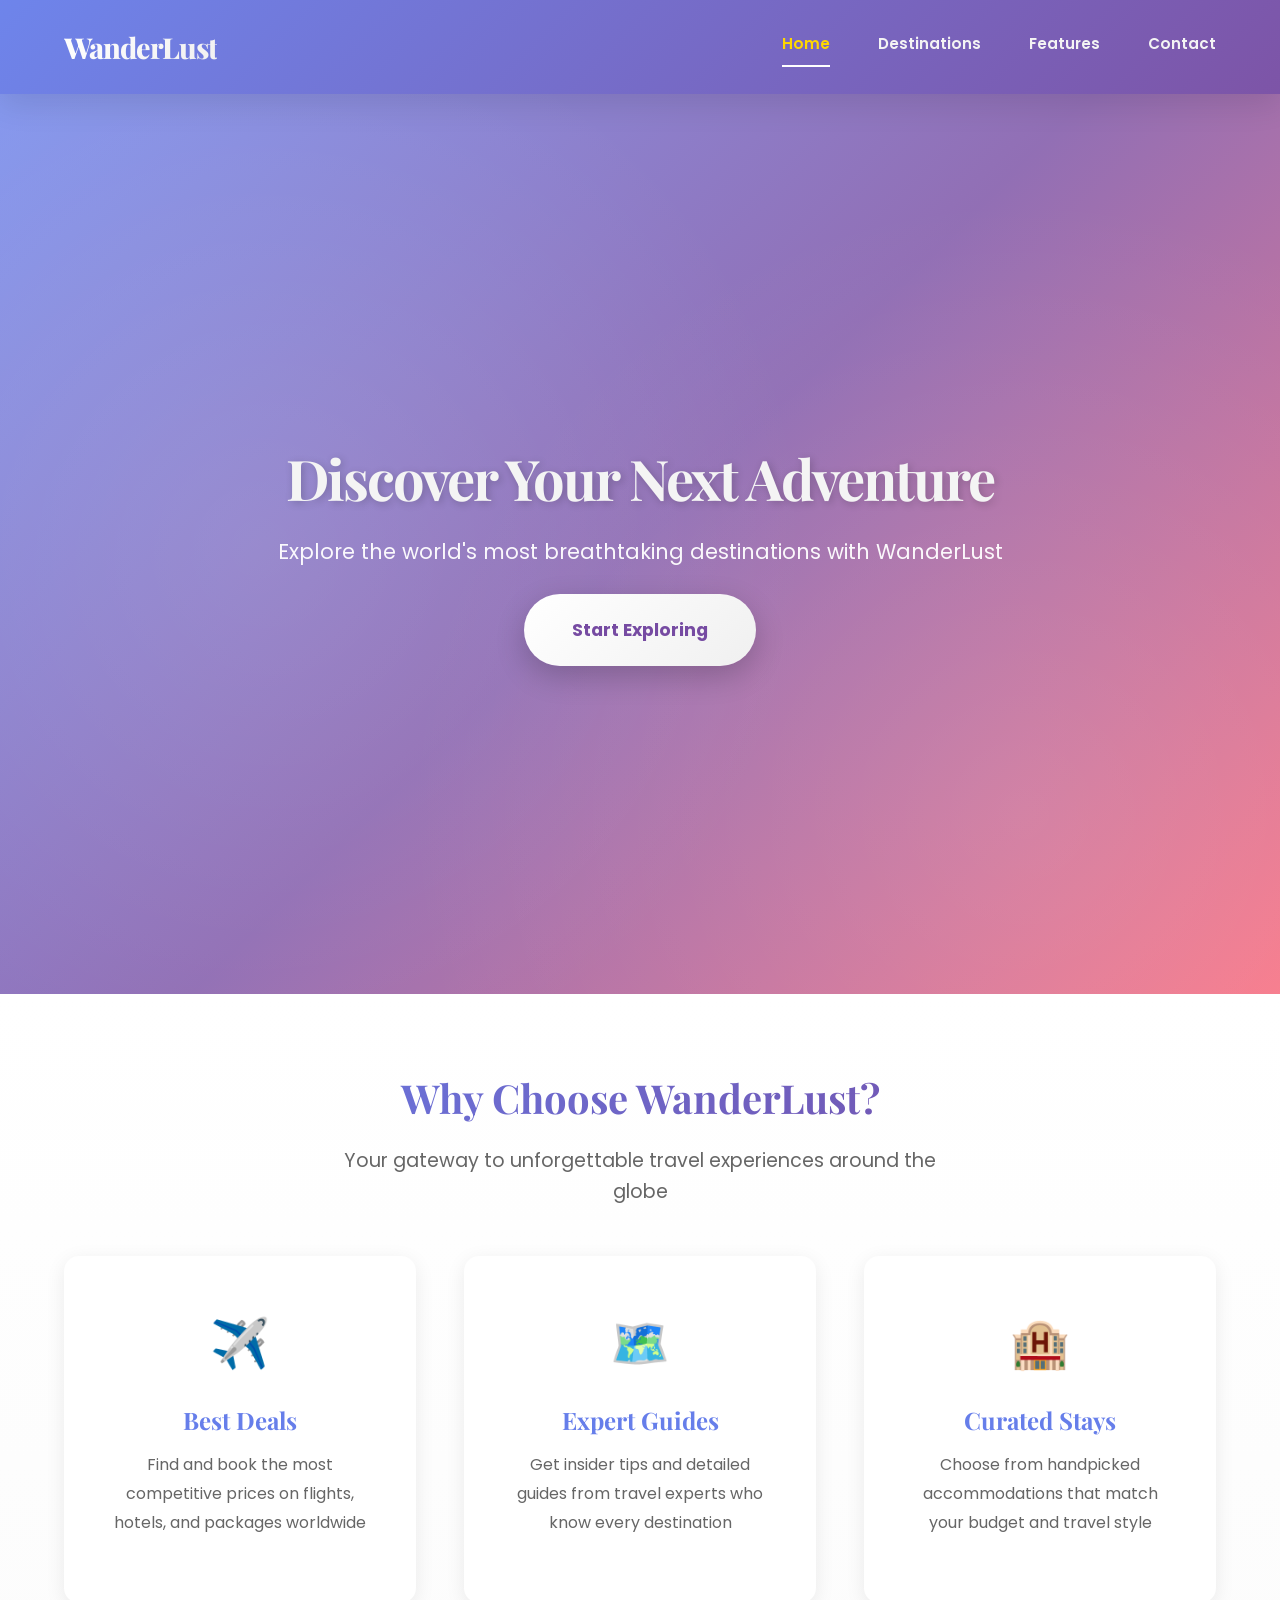
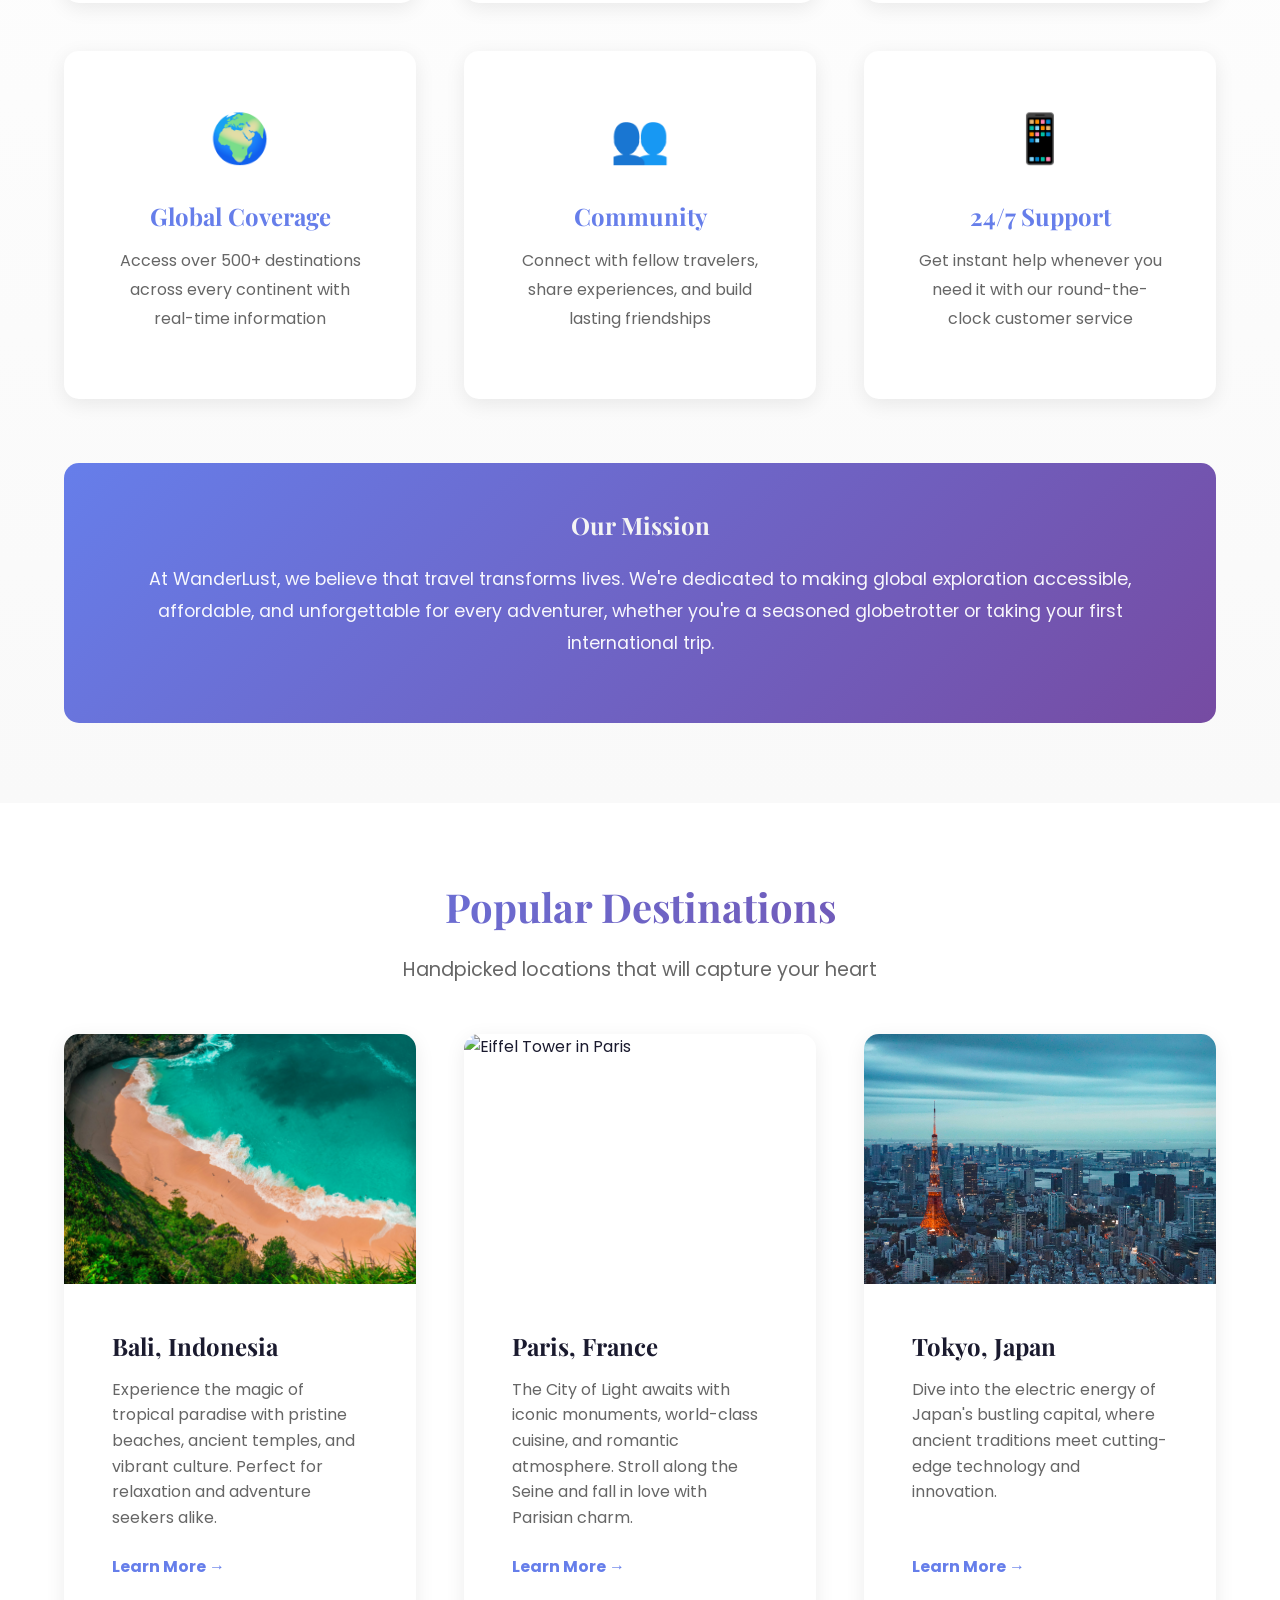
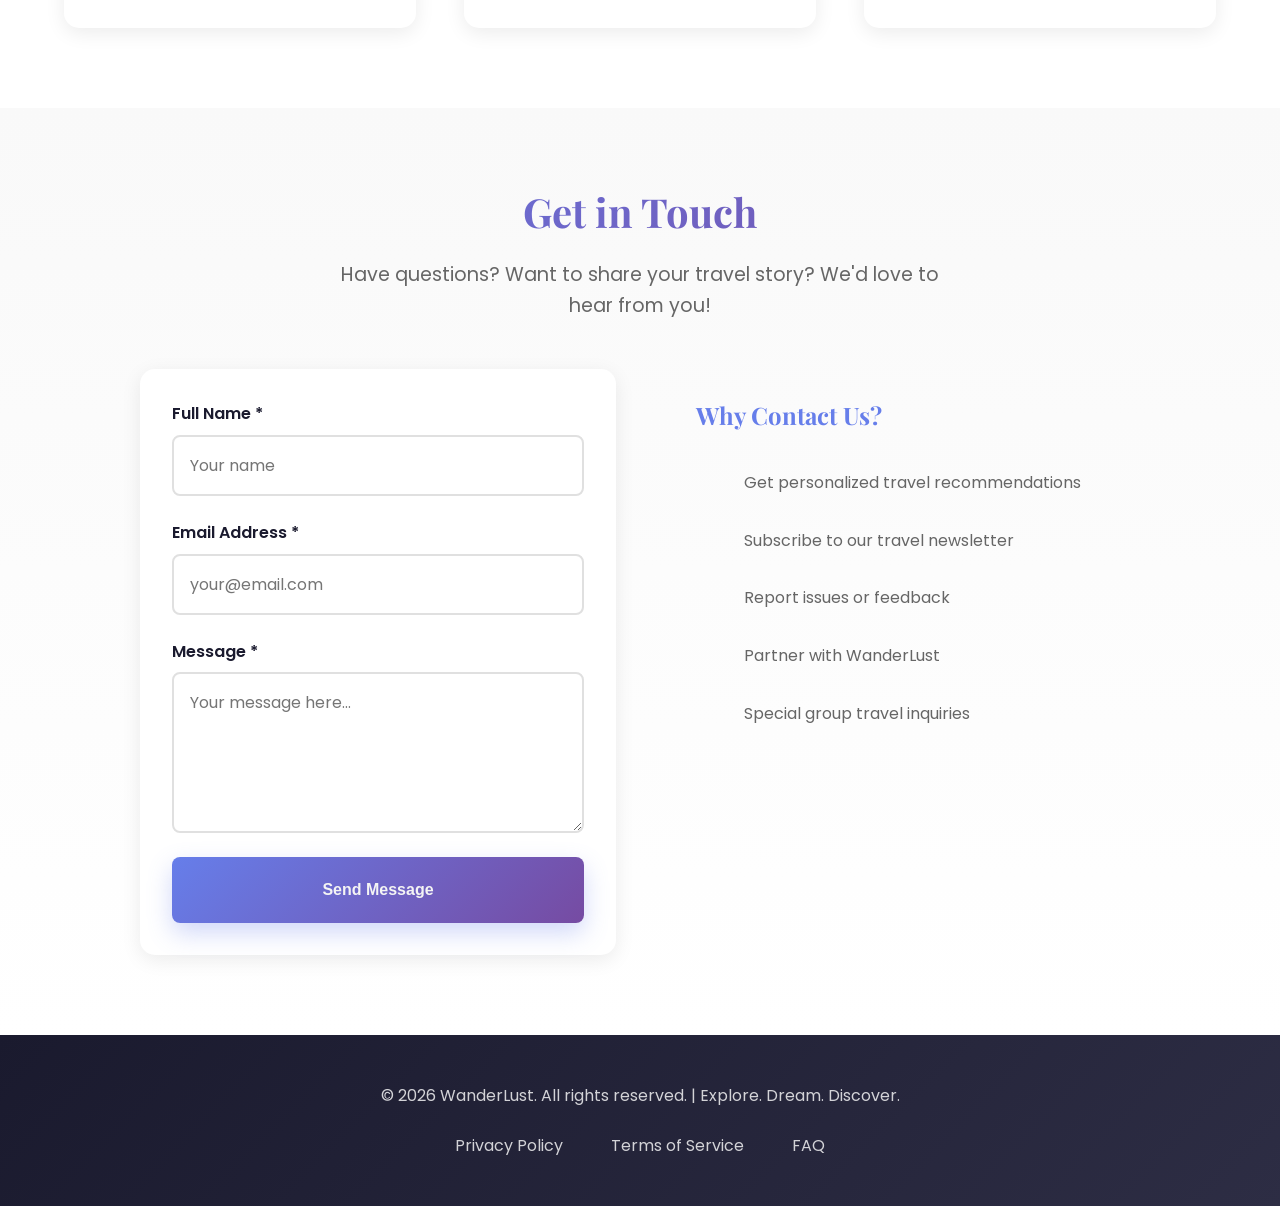
==== index.html @ 64456abe "Initial commit - WanderLust travel website" ====
<!DOCTYPE html>
<html lang="en">
<head>
    <meta charset="UTF-8">
    <meta name="viewport" content="width=device-width, initial-scale=1.0">
    <title>WanderLust - Explore the World</title>
    <link rel="stylesheet" href="css/style.css">
    <link href="https://fonts.googleapis.com/css2?family=Poppins:wght@400;600;700;800&family=Playfair+Display:wght@700;800&display=swap" rel="stylesheet">
</head>
<body>
    <!-- Header with Navigation -->
    <header class="header">
        <div class="container">
            <div class="header-content">
                <a href="#home" class="logo">WanderLust</a>
                <nav class="nav">
                    <a href="#home" class="nav-link active">Home</a>
                    <a href="#destinations" class="nav-link">Destinations</a>
                    <a href="#features" class="nav-link">Features</a>
                    <a href="#contact" class="nav-link">Contact</a>
                </nav>
                <button class="hamburger" id="hamburger" aria-label="Toggle menu">
                    <span></span>
                    <span></span>
                    <span></span>
                </button>
            </div>
        </div>
    </header>

    <!-- Mobile Navigation Menu -->
    <nav class="mobile-nav" id="mobileNav">
        <a href="#home" class="mobile-nav-link active">Home</a>
        <a href="#destinations" class="mobile-nav-link">Destinations</a>
        <a href="#features" class="mobile-nav-link">Features</a>
        <a href="#contact" class="mobile-nav-link">Contact</a>
    </nav>

    <main>
        <!-- Hero Section -->
        <section class="hero" id="home">
            <div class="hero-content">
                <h1 class="hero-title">Discover Your Next Adventure</h1>
                <p class="hero-tagline">Explore the world's most breathtaking destinations with WanderLust</p>
                <a href="#destinations" class="cta-button">Start Exploring</a>
            </div>
            <div class="hero-background"></div>
        </section>

        <!-- About/Features Section -->
        <section class="about" id="features">
            <div class="container">
                <div class="section-header">
                    <h2>Why Choose WanderLust?</h2>
                    <p>Your gateway to unforgettable travel experiences around the globe</p>
                </div>
                
                <div class="features-grid">
                    <div class="feature-card">
                        <div class="feature-icon">✈️</div>
                        <h3>Best Deals</h3>
                        <p>Find and book the most competitive prices on flights, hotels, and packages worldwide</p>
                    </div>
                    
                    <div class="feature-card">
                        <div class="feature-icon">🗺️</div>
                        <h3>Expert Guides</h3>
                        <p>Get insider tips and detailed guides from travel experts who know every destination</p>
                    </div>
                    
                    <div class="feature-card">
                        <div class="feature-icon">🏨</div>
                        <h3>Curated Stays</h3>
                        <p>Choose from handpicked accommodations that match your budget and travel style</p>
                    </div>
                    
                    <div class="feature-card">
                        <div class="feature-icon">🌍</div>
                        <h3>Global Coverage</h3>
                        <p>Access over 500+ destinations across every continent with real-time information</p>
                    </div>
                    
                    <div class="feature-card">
                        <div class="feature-icon">👥</div>
                        <h3>Community</h3>
                        <p>Connect with fellow travelers, share experiences, and build lasting friendships</p>
                    </div>
                    
                    <div class="feature-card">
                        <div class="feature-icon">📱</div>
                        <h3>24/7 Support</h3>
                        <p>Get instant help whenever you need it with our round-the-clock customer service</p>
                    </div>
                </div>

                <div class="mission-statement">
                    <h3>Our Mission</h3>
                    <p>At WanderLust, we believe that travel transforms lives. We're dedicated to making global exploration accessible, affordable, and unforgettable for every adventurer, whether you're a seasoned globetrotter or taking your first international trip.</p>
                </div>
            </div>
        </section>

        <!-- Destinations Section -->
        <section class="destinations" id="destinations">
            <div class="container">
                <div class="section-header">
                    <h2>Popular Destinations</h2>
                    <p>Handpicked locations that will capture your heart</p>
                </div>

                <div class="destinations-grid">
                    <!-- Destination 1: Bali -->
                    <div class="destination-card">
                        <img src="images/destination_1.jpg" alt="Bali Beach with palm trees" class="destination-image">
                        <div class="destination-content">
                            <h3>Bali, Indonesia</h3>
                            <p>Experience the magic of tropical paradise with pristine beaches, ancient temples, and vibrant culture. Perfect for relaxation and adventure seekers alike.</p>
                            <a href="#destinations" class="destination-link">Learn More →</a>
                        </div>
                    </div>

                    <!-- Destination 2: Paris -->
                    <div class="destination-card">
                        <img src="https://images.unsplash.com/photo-1502602898657-3e91760cbb34?w=500&h=300&fit=crop" alt="Eiffel Tower in Paris" class="destination-image">
                        <div class="destination-content">
                            <h3>Paris, France</h3>
                            <p>The City of Light awaits with iconic monuments, world-class cuisine, and romantic atmosphere. Stroll along the Seine and fall in love with Parisian charm.</p>
                            <a href="#destinations" class="destination-link">Learn More →</a>
                        </div>
                    </div>

                    <!-- Destination 3: Tokyo -->
                    <div class="destination-card">
                        <img src="images/destination_2.jpg" alt="Tokyo cityscape at night" class="destination-image">
                        <div class="destination-content">
                            <h3>Tokyo, Japan</h3>
                            <p>Dive into the electric energy of Japan's bustling capital, where ancient traditions meet cutting-edge technology and innovation.</p>
                            <a href="#destinations" class="destination-link">Learn More →</a>
                        </div>
                    </div>
                </div>
            </div>
        </section>

        <!-- Contact Section -->
        <section class="contact" id="contact">
            <div class="container">
                <div class="section-header">
                    <h2>Get in Touch</h2>
                    <p>Have questions? Want to share your travel story? We'd love to hear from you!</p>
                </div>

                <div class="contact-wrapper">
                    <form class="contact-form" id="contactForm" novalidate>
                        <div class="form-group">
                            <label for="name">Full Name *</label>
                            <input type="text" id="name" name="name" placeholder="Your name" required>
                        </div>

                        <div class="form-group">
                            <label for="email">Email Address *</label>
                            <input type="email" id="email" name="email" placeholder="your@email.com" required>
                        </div>

                        <div class="form-group">
                            <label for="message">Message *</label>
                            <textarea id="message" name="message" placeholder="Your message here..." rows="5" required></textarea>
                        </div>

                        <button type="submit" class="submit-button">Send Message</button>
                    </form>

                    <div class="contact-info">
                        <h3>Why Contact Us?</h3>
                        <ul>
                            <li>Get personalized travel recommendations</li>
                            <li>Subscribe to our travel newsletter</li>
                            <li>Report issues or feedback</li>
                            <li>Partner with WanderLust</li>
                            <li>Special group travel inquiries</li>
                        </ul>
                    </div>
                </div>
            </div>
        </section>
    </main>

    <!-- Footer -->
    <footer class="footer">
        <div class="container">
            <div class="footer-content">
                <p>&copy; 2026 WanderLust. All rights reserved. | Explore. Dream. Discover.</p>
                <div class="footer-links">
                    <a href="#home">Privacy Policy</a>
                    <a href="#home">Terms of Service</a>
                    <a href="#home">FAQ</a>
                </div>
            </div>
        </div>
    </footer>

    <script src="js/script.js"></script>
</body>
</html>
---- css/style.css ----
/* ============================================
   CSS Variables & Root Styling
   ============================================ */

:root {
    /* Color Palette */
    --primary-color: #667eea;
    --secondary-color: #764ba2;
    --accent-color: #f5576c;
    --text-dark: #1a1a2e;
    --text-light: #f4f4f4;
    --bg-light: #f9f9f9;
    --bg-white: #ffffff;
    --border-color: #e0e0e0;
    --shadow: 0 10px 30px rgba(0, 0, 0, 0.1);
    --shadow-lg: 0 20px 50px rgba(0, 0, 0, 0.15);
    
    /* Typography */
    --font-display: 'Playfair Display', serif;
    --font-body: 'Poppins', sans-serif;
    --font-size-base: 16px;
    --font-size-h1: 3.5rem;
    --font-size-h2: 2.5rem;
    --font-size-h3: 1.5rem;
    
    /* Spacing */
    --spacing-unit: 1rem;
    --spacing-xs: 0.25rem;
    --spacing-sm: 0.5rem;
    --spacing-md: 1rem;
    --spacing-lg: 1.5rem;
    --spacing-xl: 2rem;
    --spacing-2xl: 3rem;
    
    /* Transitions */
    --transition-fast: 0.3s ease;
    --transition-smooth: 0.5s ease;
}

/* ============================================
   Global Styles
   ============================================ */

* {
    margin: 0;
    padding: 0;
    box-sizing: border-box;
}

html {
    scroll-behavior: smooth;
}

body {
    font-family: var(--font-body);
    color: var(--text-dark);
    background-color: var(--bg-white);
    line-height: 1.6;
    font-size: var(--font-size-base);
    overflow-x: hidden;
}

.container {
    max-width: 1200px;
    margin: 0 auto;
    padding: 0 var(--spacing-lg);
}

/* ============================================
   Typography
   ============================================ */

h1, h2, h3 {
    font-family: var(--font-display);
    font-weight: 700;
    line-height: 1.2;
    margin-bottom: var(--spacing-lg);
}

h1 {
    font-size: var(--font-size-h1);
    letter-spacing: -2px;
}

h2 {
    font-size: var(--font-size-h2);
}

h3 {
    font-size: var(--font-size-h3);
}

p {
    margin-bottom: var(--spacing-md);
    color: #555;
}

a {
    text-decoration: none;
    color: inherit;
    transition: color var(--transition-fast);
}

/* ============================================
   Header & Navigation
   ============================================ */

.header {
    background: linear-gradient(135deg, rgba(102, 126, 234, 0.95) 0%, rgba(118, 75, 162, 0.95) 100%);
    padding: var(--spacing-lg) 0;
    position: sticky;
    top: 0;
    z-index: 1000;
    box-shadow: var(--shadow);
}

.header-content {
    display: flex;
    justify-content: space-between;
    align-items: center;
}

.logo {
    font-family: var(--font-display);
    font-size: 1.8rem;
    font-weight: 800;
    color: var(--text-light);
    background: linear-gradient(135deg, #fff 0%, #f0f0f0 100%);
    -webkit-background-clip: text;
    -webkit-text-fill-color: transparent;
    background-clip: text;
    letter-spacing: -1px;
}

.nav {
    display: flex;
    gap: var(--spacing-2xl);
    align-items: center;
}

.nav-link {
    color: var(--text-light);
    font-weight: 600;
    font-size: 0.95rem;
    position: relative;
    transition: color var(--transition-fast);
    padding-bottom: 5px;
}

.nav-link::after {
    content: '';
    position: absolute;
    bottom: -5px;
    left: 0;
    width: 0;
    height: 2px;
    background: #fff;
    transition: width var(--transition-smooth);
}

.nav-link:hover::after,
.nav-link.active::after {
    width: 100%;
}

.nav-link:hover,
.nav-link.active {
    color: #ffd700;
}

/* Hamburger Menu */
.hamburger {
    display: none;
    flex-direction: column;
    background: none;
    border: none;
    cursor: pointer;
    gap: 5px;
}

.hamburger span {
    width: 25px;
    height: 3px;
    background: var(--text-light);
    border-radius: 2px;
    transition: all var(--transition-fast);
}

.hamburger.active span:nth-child(1) {
    transform: rotate(45deg) translate(10px, 10px);
}

.hamburger.active span:nth-child(2) {
    opacity: 0;
}

.hamburger.active span:nth-child(3) {
    transform: rotate(-45deg) translate(7px, -7px);
}

/* Mobile Navigation */
.mobile-nav {
    display: none;
    flex-direction: column;
    background: linear-gradient(135deg, rgba(102, 126, 234, 0.98) 0%, rgba(118, 75, 162, 0.98) 100%);
    padding: var(--spacing-xl) var(--spacing-lg);
    gap: var(--spacing-lg);
    position: fixed;
    top: 70px;
    left: 0;
    right: 0;
    z-index: 999;
    box-shadow: var(--shadow);
}

.mobile-nav.active {
    display: flex;
}

.mobile-nav-link {
    color: var(--text-light);
    font-weight: 600;
    font-size: 1rem;
    padding: var(--spacing-sm) 0;
    border-bottom: 1px solid rgba(255, 255, 255, 0.2);
    transition: color var(--transition-fast);
}

.mobile-nav-link:hover {
    color: #ffd700;
}

/* ============================================
   Hero Section
   ============================================ */

.hero {
    position: relative;
    height: 100vh;
    display: flex;
    align-items: center;
    justify-content: center;
    overflow: hidden;
    color: var(--text-light);
}

.hero-background {
    position: absolute;
    top: 0;
    left: 0;
    right: 0;
    bottom: 0;
    background: url('https://images.unsplash.com/photo-1488646953014-85cb44e25828?w=1200&h=800&fit=crop') center/cover,
                linear-gradient(135deg, rgba(102, 126, 234, 0.8) 0%, rgba(118, 75, 162, 0.8) 50%, rgba(245, 87, 108, 0.8) 100%);
    background-blend-mode: overlay;
    animation: gradientShift 15s ease infinite;
    z-index: -1;
}

@keyframes gradientShift {
    0%, 100% {
        background: linear-gradient(135deg, #667eea 0%, #764ba2 50%, #f5576c 100%);
    }
    50% {
        background: linear-gradient(135deg, #764ba2 0%, #f5576c 50%, #667eea 100%);
    }
}

.hero::before {
    content: '';
    position: absolute;
    top: 0;
    left: 0;
    right: 0;
    bottom: 0;
    background: 
        radial-gradient(circle at 20% 50%, rgba(255, 255, 255, 0.1) 0%, transparent 50%),
        radial-gradient(circle at 80% 80%, rgba(255, 255, 255, 0.1) 0%, transparent 50%);
    z-index: 0;
    animation: float 20s ease-in-out infinite;
}

@keyframes float {
    0%, 100% {
        transform: translateY(0px);
    }
    50% {
        transform: translateY(30px);
    }
}

.hero-content {
    position: relative;
    z-index: 1;
    text-align: center;
    max-width: 800px;
    padding: 0 var(--spacing-lg);
    animation: fadeInUp 1s ease-out;
}

@keyframes fadeInUp {
    from {
        opacity: 0;
        transform: translateY(30px);
    }
    to {
        opacity: 1;
        transform: translateY(0);
    }
}

.hero-title {
    font-size: var(--font-size-h1);
    margin-bottom: var(--spacing-lg);
    text-shadow: 2px 2px 8px rgba(0, 0, 0, 0.2);
    animation: fadeInUp 1s ease-out 0.2s both;
}

.hero-tagline {
    font-size: 1.3rem;
    margin-bottom: var(--spacing-2xl);
    color: rgba(255, 255, 255, 0.95);
    animation: fadeInUp 1s ease-out 0.4s both;
}

.cta-button {
    padding: var(--spacing-lg) var(--spacing-2xl);
    font-size: 1.1rem;
    font-weight: 700;
    background: linear-gradient(135deg, #fff 0%, #f0f0f0 100%);
    color: var(--secondary-color);
    border: none;
    border-radius: 50px;
    cursor: pointer;
    transition: all var(--transition-smooth);
    box-shadow: 0 10px 30px rgba(0, 0, 0, 0.2);
    animation: fadeInUp 1s ease-out 0.6s both;
}

.cta-button:hover {
    transform: translateY(-3px);
    box-shadow: 0 15px 40px rgba(0, 0, 0, 0.3);
}

.cta-button:active {
    transform: translateY(-1px);
}

/* ============================================
   About/Features Section
   ============================================ */

.about {
    padding: 5rem var(--spacing-lg);
    background: linear-gradient(180deg, var(--bg-white) 0%, var(--bg-light) 100%);
}

.section-header {
    text-align: center;
    margin-bottom: 3rem;
    animation: fadeInUp 1s ease-out;
}

.section-header h2 {
    background: linear-gradient(135deg, var(--primary-color) 0%, var(--secondary-color) 100%);
    -webkit-background-clip: text;
    -webkit-text-fill-color: transparent;
    background-clip: text;
}

.section-header p {
    font-size: 1.2rem;
    color: #666;
    max-width: 600px;
    margin: 0 auto;
}

.features-grid {
    display: grid;
    grid-template-columns: repeat(auto-fit, minmax(300px, 1fr));
    gap: var(--spacing-2xl);
    margin-bottom: 4rem;
}

.feature-card {
    background: var(--bg-white);
    padding: var(--spacing-2xl);
    border-radius: 15px;
    text-align: center;
    box-shadow: 0 5px 20px rgba(0, 0, 0, 0.08);
    transition: all var(--transition-smooth);
    animation: fadeInUp 1s ease-out;
    border: 2px solid transparent;
}

.feature-card:nth-child(1) { animation-delay: 0.1s; }
.feature-card:nth-child(2) { animation-delay: 0.2s; }
.feature-card:nth-child(3) { animation-delay: 0.3s; }
.feature-card:nth-child(4) { animation-delay: 0.4s; }
.feature-card:nth-child(5) { animation-delay: 0.5s; }
.feature-card:nth-child(6) { animation-delay: 0.6s; }

.feature-card:hover {
    transform: translateY(-10px);
    box-shadow: var(--shadow-lg);
    border-color: var(--primary-color);
}

.feature-icon {
    font-size: 3rem;
    margin-bottom: var(--spacing-lg);
    animation: bounce 2s ease-in-out infinite;
}

.feature-card:nth-child(1) .feature-icon { animation-delay: 0s; }
.feature-card:nth-child(2) .feature-icon { animation-delay: 0.2s; }
.feature-card:nth-child(3) .feature-icon { animation-delay: 0.4s; }
.feature-card:nth-child(4) .feature-icon { animation-delay: 0.6s; }
.feature-card:nth-child(5) .feature-icon { animation-delay: 0.8s; }
.feature-card:nth-child(6) .feature-icon { animation-delay: 1s; }

@keyframes bounce {
    0%, 100% { transform: translateY(0); }
    50% { transform: translateY(-10px); }
}

.feature-card h3 {
    color: var(--primary-color);
    margin-bottom: var(--spacing-md);
}

.feature-card p {
    color: #666;
    line-height: 1.8;
}

.mission-statement {
    background: linear-gradient(135deg, var(--primary-color) 0%, var(--secondary-color) 100%);
    color: var(--text-light);
    padding: 3rem;
    border-radius: 15px;
    text-align: center;
    animation: fadeInUp 1s ease-out 0.8s both;
}

.mission-statement h3 {
    color: var(--text-light);
    margin-bottom: var(--spacing-lg);
}

.mission-statement p {
    color: rgba(255, 255, 255, 0.95);
    font-size: 1.1rem;
    line-height: 1.8;
}

/* ============================================
   Destinations Section
   ============================================ */

.destinations {
    padding: 5rem var(--spacing-lg);
    background: var(--bg-white);
}

.destinations-grid {
    display: grid;
    grid-template-columns: repeat(auto-fit, minmax(320px, 1fr));
    gap: var(--spacing-2xl);
    animation: fadeInUp 1s ease-out;
}

.destination-card {
    background: var(--bg-white);
    border-radius: 15px;
    overflow: hidden;
    box-shadow: 0 5px 20px rgba(0, 0, 0, 0.08);
    transition: all var(--transition-smooth);
    animation: fadeInUp 1s ease-out;
    display: flex;
    flex-direction: column;
}

.destination-card:nth-child(1) { animation-delay: 0.1s; }
.destination-card:nth-child(2) { animation-delay: 0.2s; }
.destination-card:nth-child(3) { animation-delay: 0.3s; }

.destination-card:hover {
    transform: translateY(-15px);
    box-shadow: var(--shadow-lg);
}

.destination-image {
    width: 100%;
    height: 250px;
    object-fit: cover;
    object-position: center;
    background-size: cover;
    background-position: center;
    transition: transform var(--transition-smooth);
    display: block;
}

.destination-card:hover .destination-image {
    transform: scale(1.05);
}

.destination-content {
    padding: var(--spacing-2xl);
    flex-grow: 1;
    display: flex;
    flex-direction: column;
}

.destination-content h3 {
    color: var(--text-dark);
    margin-bottom: var(--spacing-md);
}

.destination-content p {
    color: #666;
    margin-bottom: var(--spacing-lg);
    flex-grow: 1;
}

.destination-link {
    color: var(--primary-color);
    font-weight: 700;
    display: inline-block;
    transition: all var(--transition-fast);
    position: relative;
}

.destination-link::after {
    content: '';
    position: absolute;
    bottom: -2px;
    left: 0;
    width: 0;
    height: 2px;
    background: var(--primary-color);
    transition: width var(--transition-smooth);
}

.destination-link:hover::after {
    width: 100%;
}

/* ============================================
   Contact Section
   ============================================ */

.contact {
    padding: 5rem var(--spacing-lg);
    background: linear-gradient(180deg, var(--bg-light) 0%, var(--bg-white) 100%);
}

.contact-wrapper {
    display: grid;
    grid-template-columns: 1fr 1fr;
    gap: 3rem;
    max-width: 1000px;
    margin: 0 auto;
    animation: fadeInUp 1s ease-out;
}

.contact-form {
    background: var(--bg-white);
    padding: 2rem;
    border-radius: 15px;
    box-shadow: 0 5px 20px rgba(0, 0, 0, 0.08);
}

.form-group {
    margin-bottom: var(--spacing-lg);
    display: flex;
    flex-direction: column;
}

.form-group label {
    font-weight: 600;
    margin-bottom: var(--spacing-sm);
    color: var(--text-dark);
}

.form-group input,
.form-group textarea {
    padding: var(--spacing-md);
    border: 2px solid var(--border-color);
    border-radius: 8px;
    font-family: var(--font-body);
    font-size: 1rem;
    transition: all var(--transition-fast);
}

.form-group input:focus,
.form-group textarea:focus {
    outline: none;
    border-color: var(--primary-color);
    box-shadow: 0 0 10px rgba(102, 126, 234, 0.2);
}

.submit-button {
    width: 100%;
    padding: var(--spacing-lg) var(--spacing-2xl);
    background: linear-gradient(135deg, var(--primary-color) 0%, var(--secondary-color) 100%);
    color: var(--text-light);
    border: none;
    border-radius: 8px;
    font-weight: 700;
    font-size: 1rem;
    cursor: pointer;
    transition: all var(--transition-smooth);
    box-shadow: 0 10px 25px rgba(102, 126, 234, 0.3);
}

.submit-button:hover {
    transform: translateY(-2px);
    box-shadow: 0 15px 35px rgba(102, 126, 234, 0.4);
}

.submit-button:active {
    transform: translateY(0);
}

.contact-info {
    padding: 2rem;
}

.contact-info h3 {
    color: var(--primary-color);
    margin-bottom: var(--spacing-lg);
}

.contact-info ul {
    list-style: none;
}

.contact-info li {
    padding: var(--spacing-md) 0;
    padding-left: var(--spacing-2xl);
    color: #666;
    position: relative;
    transition: all var(--transition-fast);
}

.contact-info li::before {
    content: '→';
    position: absolute;
    left: 0;
    color: var(--accent-color);
    font-weight: bold;
    opacity: 0;
    transition: all var(--transition-fast);
}

.contact-info li:hover::before {
    opacity: 1;
}

/* ============================================
   Footer
   ============================================ */

.footer {
    background: linear-gradient(135deg, var(--text-dark) 0%, #2d2d44 100%);
    color: var(--text-light);
    padding: var(--spacing-2xl) var(--spacing-lg);
    text-align: center;
}

.footer .container {
    display: flex;
    flex-direction: column;
    gap: var(--spacing-lg);
    align-items: center;
}

.footer-content {
    display: flex;
    flex-direction: column;
    gap: var(--spacing-lg);
    align-items: center;
    width: 100%;
}

.footer p {
    margin: 0;
    color: rgba(255, 255, 255, 0.8);
}

.footer-links {
    display: flex;
    gap: var(--spacing-2xl);
    justify-content: center;
}

.footer-links a {
    color: rgba(255, 255, 255, 0.8);
    transition: color var(--transition-fast);
}

.footer-links a:hover {
    color: var(--primary-color);
}

/* ============================================
   Responsive Design
   ============================================ */

/* Tablet Breakpoint (769px - 1024px) */
@media (max-width: 1024px) {
    :root {
        --font-size-h1: 2.8rem;
        --font-size-h2: 2rem;
        --spacing-2xl: 2.5rem;
    }

    .container {
        padding: 0 var(--spacing-md);
    }

    .contact-wrapper {
        grid-template-columns: 1fr;
        gap: 2rem;
    }

    .destinations-grid {
        grid-template-columns: repeat(auto-fit, minmax(280px, 1fr));
    }

    .hero {
        min-height: 80vh;
    }
}

/* Mobile Breakpoint (≤768px) */
@media (max-width: 768px) {
    :root {
        --font-size-h1: 2.2rem;
        --font-size-h2: 1.6rem;
        --font-size-h3: 1.2rem;
        --spacing-2xl: 1.5rem;
        --spacing-lg: 1rem;
    }

    /* Header responsive */
    .nav {
        display: none;
    }

    .hamburger {
        display: flex;
    }

    .logo {
        font-size: 1.5rem;
    }

    /* Hero responsive */
    .hero {
        min-height: 70vh;
        justify-content: flex-end;
        padding-bottom: 2rem;
    }

    .hero-content {
        padding: 0 var(--spacing-md);
    }

    .hero-title {
        font-size: 1.8rem;
        margin-bottom: var(--spacing-lg);
    }

    .hero-tagline {
        font-size: 1rem;
        margin-bottom: var(--spacing-lg);
    }

    .cta-button {
        padding: var(--spacing-md) var(--spacing-lg);
        font-size: 1rem;
    }

    /* About/Features responsive */
    .about {
        padding: 2.5rem var(--spacing-md);
    }

    .features-grid {
        grid-template-columns: 1fr;
        gap: var(--spacing-lg);
    }

    .feature-card {
        padding: var(--spacing-lg);
    }

    .mission-statement {
        padding: 1.5rem;
    }

    /* Destinations responsive */
    .destinations {
        padding: 2.5rem var(--spacing-md);
    }

    .destinations-grid {
        grid-template-columns: 1fr;
        gap: var(--spacing-lg);
    }

    .destination-image {
        height: 200px;
    }

    .destination-content {
        padding: var(--spacing-lg);
    }

    /* Contact responsive */
    .contact {
        padding: 2.5rem var(--spacing-md);
    }

    .contact-wrapper {
        grid-template-columns: 1fr;
    }

    .contact-form,
    .contact-info {
        padding: 1.5rem;
    }

    /* Footer responsive */
    .footer-links {
        flex-direction: column;
        gap: var(--spacing-md);
    }

    .footer .container,
    .footer-content {
        gap: var(--spacing-md);
    }

    /* Section headers responsive */
    .section-header {
        margin-bottom: 2rem;
    }

    .section-header h2 {
        font-size: 1.6rem;
    }

    .section-header p {
        font-size: 1rem;
    }
}

/* Extra Small Devices (≤480px) */
@media (max-width: 480px) {
    :root {
        --font-size-h1: 1.8rem;
        --font-size-h2: 1.4rem;
        --font-size-h3: 1.1rem;
        --spacing-lg: 0.75rem;
        --spacing-xl: 1rem;
    }

    .container {
        padding: 0 var(--spacing-md);
    }

    .hero-title {
        font-size: 1.6rem;
    }

    .hero-tagline {
        font-size: 0.9rem;
    }

    .features-grid {
        gap: var(--spacing-md);
    }

    .feature-card {
        padding: var(--spacing-md);
    }

    .feature-icon {
        font-size: 2rem;
    }

    .destination-image {
        height: 150px;
    }

    .mission-statement {
        padding: 1rem;
    }

    .mission-statement p {
        font-size: 1rem;
    }
}

/* Landscape Mode Optimization */
@media (max-height: 600px) and (max-width: 768px) {
    .hero {
        min-height: 100vh;
    }

    .hero-title {
        font-size: 1.6rem;
        margin-bottom: var(--spacing-md);
    }

    .hero-tagline {
        font-size: 0.9rem;
        margin-bottom: var(--spacing-lg);
    }

    .cta-button {
        padding: var(--spacing-md) var(--spacing-lg);
    }
}

/* Print Styles */
@media print {
    .header,
    .footer,
    .cta-button {
        display: none;
    }

    body {
        color: black;
        background: white;
    }
}
/* ============================================
   AUTH PAGES – Signup & Signin
   APPEND THIS BLOCK TO THE END OF style.css
   ============================================ */

/* ---- Page-level reset for auth pages ---- */
body.auth-page {
    min-height: 100vh;
    display: flex;
    align-items: center;
    justify-content: center;
    background: #f0f2ff;
    overflow-x: hidden;
    padding: 1.5rem;
}

/* ---- Animated background blobs ---- */
.auth-bg {
    position: fixed;
    inset: 0;
    z-index: 0;
    pointer-events: none;
    overflow: hidden;
}

.auth-blob {
    position: absolute;
    border-radius: 50%;
    filter: blur(80px);
    opacity: 0.35;
    animation: blobFloat 18s ease-in-out infinite alternate;
}

.auth-blob--1 {
    width: 520px;
    height: 520px;
    background: radial-gradient(circle, #667eea, #764ba2);
    top: -140px;
    left: -140px;
    animation-duration: 20s;
}

.auth-blob--2 {
    width: 400px;
    height: 400px;
    background: radial-gradient(circle, #f5576c, #f093fb);
    bottom: -100px;
    right: -100px;
    animation-duration: 24s;
    animation-delay: -6s;
}

.auth-blob--3 {
    width: 300px;
    height: 300px;
    background: radial-gradient(circle, #4facfe, #00f2fe);
    top: 50%;
    left: 55%;
    animation-duration: 16s;
    animation-delay: -10s;
}

@keyframes blobFloat {
    0%   { transform: translate(0, 0) scale(1); }
    33%  { transform: translate(40px, -30px) scale(1.08); }
    66%  { transform: translate(-20px, 40px) scale(0.95); }
    100% { transform: translate(30px, 20px) scale(1.04); }
}

/* ---- Two-column wrapper ---- */
.auth-wrapper {
    position: relative;
    z-index: 1;
    display: grid;
    grid-template-columns: 1fr 1fr;
    max-width: 920px;
    width: 100%;
    min-height: 580px;
    border-radius: 28px;
    overflow: hidden;
    box-shadow: 0 30px 80px rgba(102, 126, 234, 0.22), 0 8px 24px rgba(0,0,0,0.1);
    animation: authFadeIn 0.7s cubic-bezier(0.22, 1, 0.36, 1) both;
}

@keyframes authFadeIn {
    from { opacity: 0; transform: translateY(28px) scale(0.98); }
    to   { opacity: 1; transform: translateY(0) scale(1); }
}

/* ---- Branding / left panel ---- */
.auth-brand {
    background: linear-gradient(145deg, #667eea 0%, #764ba2 60%, #f5576c 100%);
    padding: 3rem 2.5rem;
    display: flex;
    flex-direction: column;
    justify-content: center;
    gap: 1.4rem;
    color: #fff;
    position: relative;
    overflow: hidden;
}

.auth-brand::before {
    content: '';
    position: absolute;
    inset: 0;
    background:
        radial-gradient(circle at 10% 90%, rgba(255,255,255,0.12) 0%, transparent 55%),
        radial-gradient(circle at 90% 10%, rgba(255,255,255,0.08) 0%, transparent 50%);
    pointer-events: none;
}

.auth-logo {
    font-family: var(--font-display);
    font-size: 1.9rem;
    font-weight: 800;
    color: #fff;
    letter-spacing: -1px;
    text-shadow: 0 2px 10px rgba(0,0,0,0.15);
    text-decoration: none;
}

.auth-brand__headline {
    font-family: var(--font-display);
    font-size: 1.6rem;
    font-weight: 700;
    color: #fff;
    line-height: 1.25;
    margin-bottom: 0;
}

.auth-brand__sub {
    font-size: 0.95rem;
    color: rgba(255,255,255,0.85);
    line-height: 1.7;
    margin-bottom: 0;
}

.auth-brand__pills {
    display: flex;
    flex-wrap: wrap;
    gap: 0.5rem;
    margin-top: 0.4rem;
}

.pill {
    background: rgba(255,255,255,0.18);
    border: 1px solid rgba(255,255,255,0.3);
    color: #fff;
    font-size: 0.78rem;
    font-weight: 600;
    padding: 0.35rem 0.85rem;
    border-radius: 50px;
    backdrop-filter: blur(4px);
    white-space: nowrap;
}

/* ---- Form card / right panel ---- */
.auth-card {
    background: #ffffff;
    padding: 3rem 2.5rem;
    display: flex;
    flex-direction: column;
    justify-content: center;
    overflow-y: auto;
}

.auth-card__header {
    margin-bottom: 1.6rem;
}

.auth-card__title {
    font-family: var(--font-display);
    font-size: 1.8rem;
    font-weight: 800;
    color: var(--text-dark);
    margin-bottom: 0.3rem;
    letter-spacing: -0.5px;
    line-height: 1.2;
}

.auth-card__sub {
    font-size: 0.88rem;
    color: #888;
    margin-bottom: 0;
}

/* ---- Form ---- */
.auth-form {
    display: flex;
    flex-direction: column;
    gap: 1rem;
}

/* ---- Field ---- */
.auth-field {
    display: flex;
    flex-direction: column;
    gap: 0.3rem;
}

.auth-label {
    font-size: 0.8rem;
    font-weight: 600;
    color: #444;
    letter-spacing: 0.3px;
}

/* ---- Input wrapper ---- */
.auth-input-wrap {
    position: relative;
    display: flex;
    align-items: center;
}

.auth-input-icon {
    position: absolute;
    left: 0.85rem;
    font-size: 1rem;
    line-height: 1;
    pointer-events: none;
    user-select: none;
}

.auth-input {
    width: 100%;
    padding: 0.72rem 1rem 0.72rem 2.6rem;
    border: 1.5px solid #e2e4ef;
    border-radius: 12px;
    font-family: var(--font-body);
    font-size: 0.88rem;
    color: var(--text-dark);
    background: #f8f9ff;
    transition: border-color 0.25s ease, box-shadow 0.25s ease, background 0.25s ease;
    outline: none;
}

.auth-input::placeholder {
    color: #bbb;
}

.auth-input:focus {
    border-color: var(--primary-color);
    background: #fff;
    box-shadow: 0 0 0 3.5px rgba(102, 126, 234, 0.14);
}

/* valid state */
.auth-field.is-valid .auth-input {
    border-color: #34d399;
    background: #f0fff8;
}

/* error state */
.auth-field.is-error .auth-input {
    border-color: #f5576c;
    background: #fff5f6;
    box-shadow: 0 0 0 3px rgba(245, 87, 108, 0.1);
    animation: inputShake 0.35s ease;
}

@keyframes inputShake {
    0%, 100% { transform: translateX(0); }
    25%       { transform: translateX(-5px); }
    75%       { transform: translateX(5px); }
}

/* password field has extra right padding for toggle */
.auth-input.auth-input--pw {
    padding-right: 3rem;
}

/* ---- Password toggle button ---- */
.auth-toggle-pw {
    position: absolute;
    right: 0.75rem;
    background: none;
    border: none;
    cursor: pointer;
    padding: 0.3rem;
    line-height: 1;
    opacity: 0.5;
    transition: opacity 0.2s ease;
}

.auth-toggle-pw:hover {
    opacity: 1;
}

.eye-icon {
    font-size: 1rem;
}

/* ---- Inline error messages ---- */
.auth-error {
    font-size: 0.75rem;
    color: #f5576c;
    min-height: 1rem;
    display: block;
    transition: opacity 0.2s ease;
    font-weight: 500;
}

/* ---- Global error (signin wrong credentials) ---- */
.auth-global-error {
    background: #fff0f3;
    border: 1.5px solid #f5576c;
    border-radius: 10px;
    color: #c0392b;
    font-size: 0.82rem;
    font-weight: 500;
    padding: 0.65rem 1rem;
    display: none;
    animation: authFadeIn 0.3s ease;
}

.auth-global-error.visible {
    display: block;
}

/* ---- Success message ---- */
.auth-success {
    background: #f0fff8;
    border: 1.5px solid #34d399;
    border-radius: 10px;
    color: #065f46;
    font-size: 0.82rem;
    font-weight: 500;
    padding: 0.65rem 1rem;
    display: none;
    animation: authFadeIn 0.3s ease;
}

.auth-success.visible {
    display: block;
}

/* ---- Submit button ---- */
.auth-btn {
    margin-top: 0.4rem;
    width: 100%;
    padding: 0.85rem 1.5rem;
    background: linear-gradient(135deg, var(--primary-color) 0%, var(--secondary-color) 100%);
    color: #fff;
    border: none;
    border-radius: 12px;
    font-family: var(--font-body);
    font-size: 0.95rem;
    font-weight: 700;
    cursor: pointer;
    position: relative;
    overflow: hidden;
    transition: transform 0.25s ease, box-shadow 0.25s ease, opacity 0.2s ease;
    box-shadow: 0 8px 24px rgba(102, 126, 234, 0.35);
    display: flex;
    align-items: center;
    justify-content: center;
    gap: 0.5rem;
}

.auth-btn::before {
    content: '';
    position: absolute;
    inset: 0;
    background: linear-gradient(135deg, #fff2, transparent 60%);
    opacity: 0;
    transition: opacity 0.25s;
}

.auth-btn:hover {
    transform: translateY(-2px);
    box-shadow: 0 14px 32px rgba(102, 126, 234, 0.45);
}

.auth-btn:hover::before {
    opacity: 1;
}

.auth-btn:active {
    transform: translateY(0);
}

.auth-btn:disabled {
    opacity: 0.7;
    cursor: not-allowed;
    transform: none;
}

/* Loading spinner inside button */
.auth-btn__loader {
    display: none;
    width: 16px;
    height: 16px;
    border: 2px solid rgba(255,255,255,0.4);
    border-top-color: #fff;
    border-radius: 50%;
    animation: spin 0.65s linear infinite;
}

.auth-btn.loading .auth-btn__loader {
    display: inline-block;
}

.auth-btn.loading .auth-btn__text {
    opacity: 0.7;
}

@keyframes spin {
    to { transform: rotate(360deg); }
}

/* ---- Switch link ---- */
.auth-switch {
    margin-top: 1.4rem;
    text-align: center;
    font-size: 0.85rem;
    color: #888;
}

.auth-switch__link {
    color: var(--primary-color);
    font-weight: 700;
    text-decoration: underline;
    text-underline-offset: 2px;
    transition: color 0.2s ease;
}

.auth-switch__link:hover {
    color: var(--secondary-color);
}

/* ============================================
   AUTH RESPONSIVE
   ============================================ */

/* Tablet (769px – 1024px) */
@media (max-width: 1024px) {
    .auth-wrapper {
        max-width: 760px;
    }

    .auth-brand {
        padding: 2.5rem 2rem;
    }

    .auth-card {
        padding: 2.5rem 2rem;
    }

    .auth-brand__headline {
        font-size: 1.35rem;
    }
}

/* Mobile (≤768px) – stack panels vertically */
@media (max-width: 768px) {
    body.auth-page {
        padding: 1rem;
        align-items: flex-start;
        padding-top: 2rem;
    }

    .auth-wrapper {
        grid-template-columns: 1fr;
        max-width: 440px;
        margin: 0 auto;
        border-radius: 22px;
        min-height: unset;
    }

    .auth-brand {
        padding: 2rem 1.75rem 1.6rem;
        gap: 0.9rem;
    }

    .auth-brand__headline {
        font-size: 1.25rem;
    }

    .auth-brand__sub {
        font-size: 0.85rem;
    }

    .auth-card {
        padding: 2rem 1.75rem;
    }

    .auth-card__title {
        font-size: 1.5rem;
    }
}

/* Extra-small (≤420px) */
@media (max-width: 420px) {
    body.auth-page {
        padding: 0.75rem;
    }

    .auth-wrapper {
        border-radius: 18px;
    }

    .auth-brand,
    .auth-card {
        padding: 1.5rem 1.25rem;
    }

    .auth-logo {
        font-size: 1.5rem;
    }

    .auth-card__title {
        font-size: 1.35rem;
    }

    .auth-btn {
        padding: 0.78rem 1rem;
        font-size: 0.9rem;
    }

    .pill {
        font-size: 0.72rem;
        padding: 0.28rem 0.65rem;
    }
}
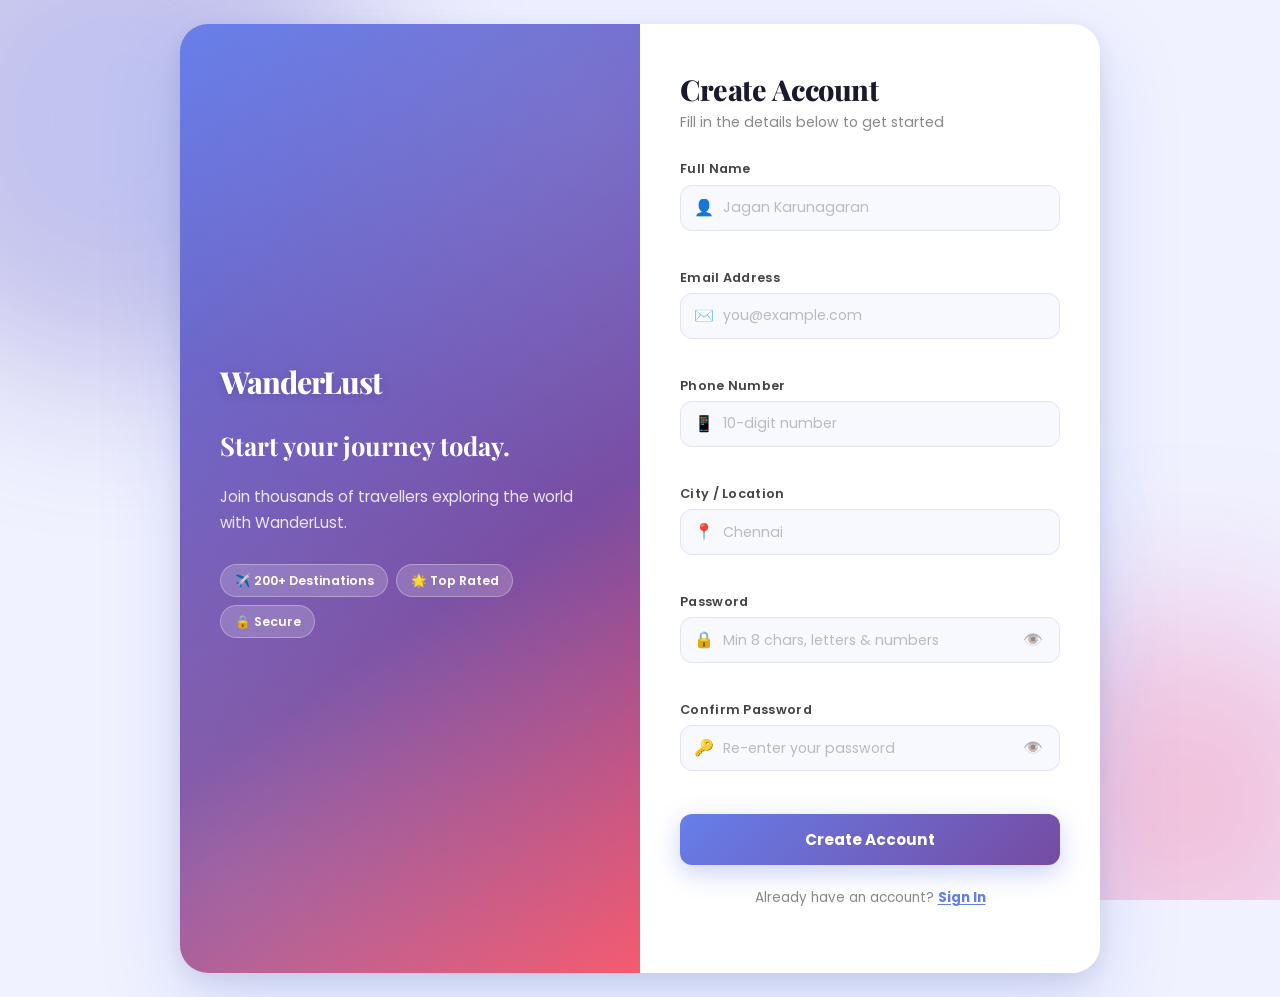
==== commit c9be3f89: "Fixed redirect flow and authentication logic" ====
--- a/index.html
+++ b/index.html
@@ -5,7 +5,18 @@
     <meta name="viewport" content="width=device-width, initial-scale=1.0">
     <title>WanderLust - Explore the World</title>
     <link rel="stylesheet" href="css/style.css">
+    
     <link href="https://fonts.googleapis.com/css2?family=Poppins:wght@400;600;700;800&family=Playfair+Display:wght@700;800&display=swap" rel="stylesheet">
+    <script>
+        const user = JSON.parse(localStorage.getItem("user"));
+        const isLoggedIn = localStorage.getItem("isLoggedIn");
+
+        if (!user) {
+            window.location.href = "signup.html";
+        } else if (!isLoggedIn) {
+            window.location.href = "signin.html";
+        }
+    </script>
 </head>
 <body>
     <!-- Header with Navigation -->
